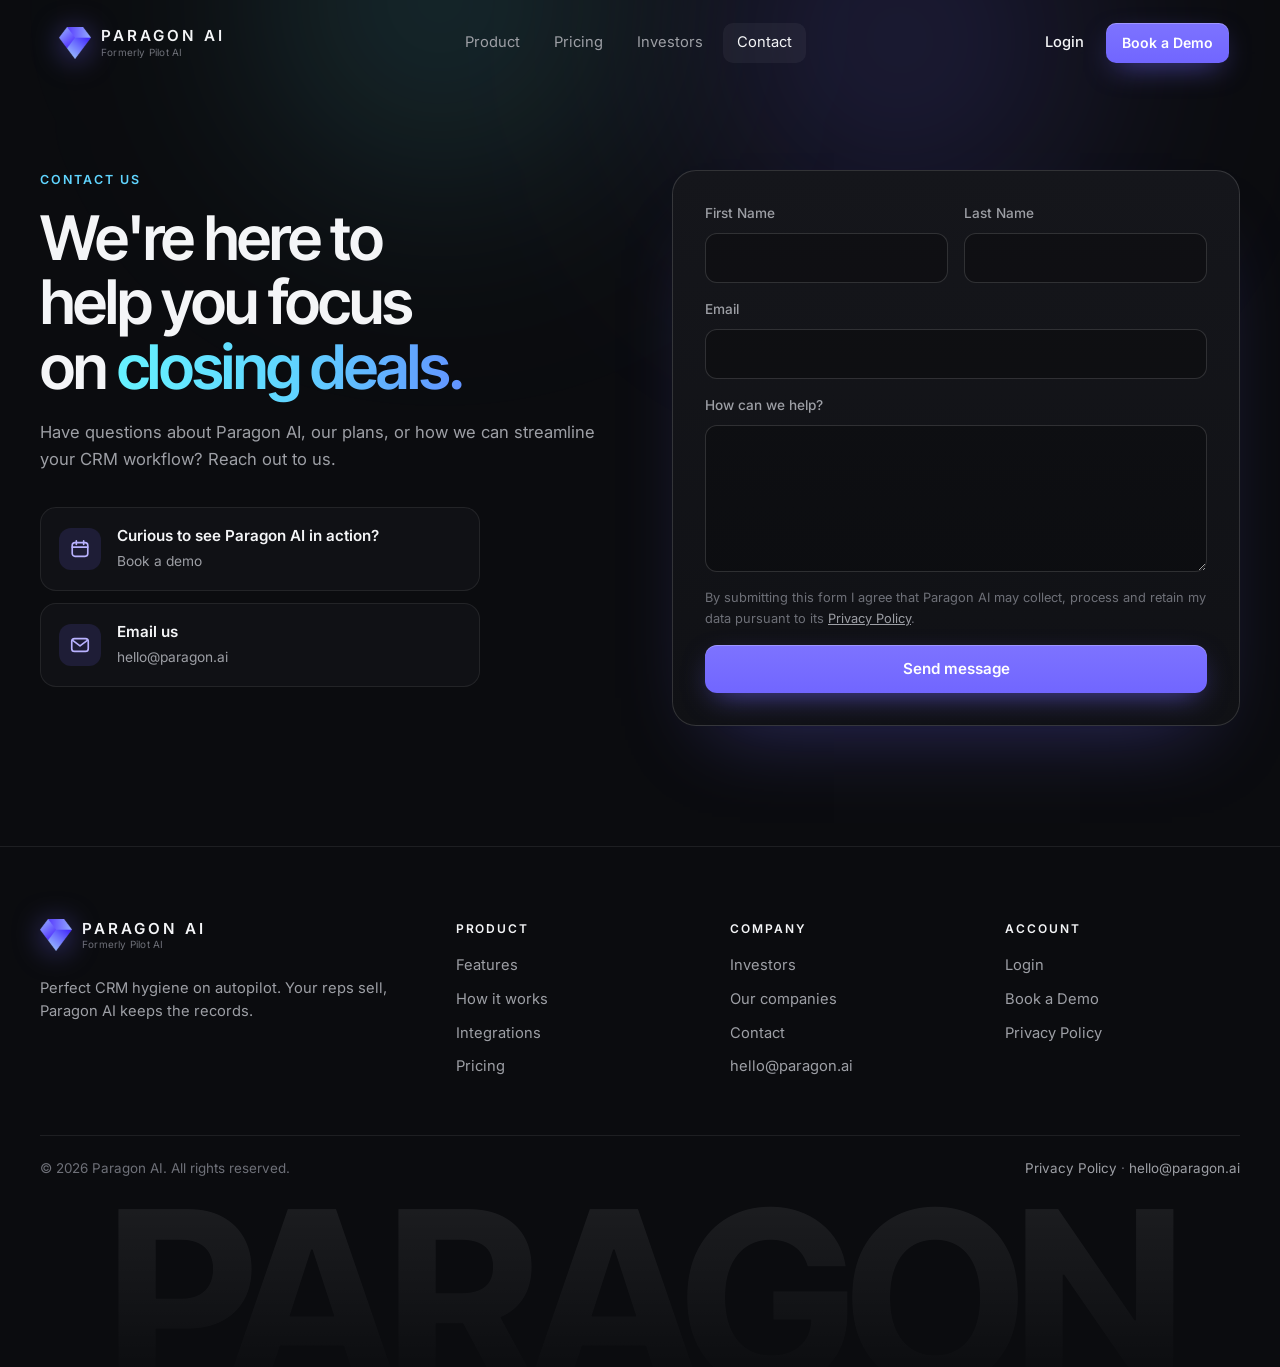
==== contact-us/index.html @ 152d67f1 "Deploy site" ====
<!doctype html>
<html lang="en">
<head>
  <meta charset="utf-8">
  <meta name="viewport" content="width=device-width, initial-scale=1, viewport-fit=cover">
  <title>Contact Us · Paragon AI</title>
  <meta name="description" content="Questions about Paragon AI, our plans, or how we can streamline your CRM workflow? Reach out or book a demo.">
  <link rel="canonical" href="https://sales.paragon.ai/contact-us/">
  <meta name="theme-color" content="#0B0C0F">
  <meta property="og:type" content="website">
  <meta property="og:site_name" content="Paragon AI">
  <meta property="og:title" content="Contact Us · Paragon AI">
  <meta property="og:description" content="Questions about Paragon AI, our plans, or how we can streamline your CRM workflow? Reach out or book a demo.">
  <meta property="og:url" content="https://sales.paragon.ai/contact-us/">
  <meta property="og:image" content="https://sales.paragon.ai/assets/og-image.jpg">
  <meta property="og:image:width" content="1200">
  <meta property="og:image:height" content="630">
  <meta name="twitter:card" content="summary_large_image">
  <meta name="twitter:title" content="Contact Us · Paragon AI">
  <meta name="twitter:description" content="Questions about Paragon AI, our plans, or how we can streamline your CRM workflow? Reach out or book a demo.">
  <meta name="twitter:image" content="https://sales.paragon.ai/assets/og-image.jpg">
  <link rel="icon" href="/favicon.png" type="image/png" sizes="96x96">
  <link rel="icon" href="/favicon-32.png" type="image/png" sizes="32x32">
  <link rel="apple-touch-icon" href="/apple-touch-icon.png">
  <link rel="preconnect" href="https://fonts.googleapis.com">
  <link rel="preconnect" href="https://fonts.gstatic.com" crossorigin>
  <link href="https://fonts.googleapis.com/css2?family=Inter:wght@300;400;500;600;700&family=Inter+Tight:wght@500;600;700&display=swap" rel="stylesheet">
  <link rel="stylesheet" href="/styles.css">
  
</head>
<body class="page-contact">
<a class="skip" href="#main">Skip to content</a>
<header class="nav">
  <div class="nav__inner">
    <a class="brand" href="/" aria-label="Paragon AI home">
      <img src="/assets/logos/paragon-gem-96.png" alt="" width="34" height="34">
      <span class="brand__text"><span class="brand__name">PARAGON AI</span><span class="brand__sub">Formerly Pilot AI</span></span>
    </a>
    <nav class="nav__links" id="nav-links" aria-label="Primary">
      <a href="/">Product</a>
      <a href="/pricing/">Pricing</a>
      <a href="/#investors">Investors</a>
      <a href="/contact-us/" aria-current="page">Contact</a>
      <a class="nav__login nav__login--mobile" href="https://app.paragon.ai/">Login</a>
    </nav>
    <div class="nav__actions">
      <a class="nav__login" href="https://app.paragon.ai/">Login</a>
      <button class="btn btn--primary btn--sm" type="button" data-demo>Book a Demo</button>
      <button class="nav__toggle" type="button" aria-expanded="false" aria-controls="nav-links" aria-label="Open menu"><span></span><span></span></button>
    </div>
  </div>
</header>

<main id="main">
<section class="page-hero" aria-labelledby="ct-title">
  <div class="aurora aurora--soft" aria-hidden="true"><span></span><span></span></div>
  <div class="wrap contact">
    <div class="contact__copy">
      <p class="eyebrow reveal">Contact us</p>
      <h1 id="ct-title" class="h1 reveal" data-d="1">We're here to help you focus on <span class="grad">closing deals.</span></h1>
      <p class="lead reveal" data-d="2">Have questions about Paragon AI, our plans, or how we can streamline your CRM workflow? Reach out to us.</p>
      <div class="contact__cards">
        <button class="contact__card reveal" data-d="3" type="button" data-demo>
          <span class="contact__icon"><svg viewBox="0 0 24 24" aria-hidden="true"><rect x="3.5" y="5" width="17" height="15" rx="3"/><path d="M3.5 10h17M8 3v4M16 3v4"/></svg></span>
          <span><b>Curious to see Paragon AI in action?</b><small>Book a demo</small></span>
        </button>
        <a class="contact__card reveal" data-d="4" href="mailto:hello@paragon.ai">
          <span class="contact__icon"><svg viewBox="0 0 24 24" aria-hidden="true"><rect x="3" y="5" width="18" height="14" rx="3"/><path d="M4 7l8 6 8-6"/></svg></span>
          <span><b>Email us</b><small>hello@paragon.ai</small></span>
        </a>
      </div>
    </div>
    <!--
      CONTACT FORM: set CONTACT_ENDPOINT in /main.js (e.g. a Formspree URL) to receive submissions.
      Until then, submitting opens the visitor's email app with the message pre-filled to hello@paragon.ai.
    -->
    <form class="cform reveal" data-d="2" id="contact-form" novalidate>
      <div class="cform__row">
        <label>First Name<input name="first_name" autocomplete="given-name" required></label>
        <label>Last Name<input name="last_name" autocomplete="family-name" required></label>
      </div>
      <label>Email<input name="email" type="email" autocomplete="email" required></label>
      <label>How can we help?<textarea name="message" rows="5" required></textarea></label>
      <p class="cform__consent">By submitting this form I agree that Paragon AI may collect, process and retain my data pursuant to its <a href="/privacy-policy/">Privacy Policy</a>.</p>
      <button class="btn btn--primary btn--block" type="submit">Send message</button>
      <p class="cform__err" role="alert"></p>
      <div class="cform__ok" role="status" tabindex="-1">
        <svg viewBox="0 0 24 24" aria-hidden="true"><circle cx="12" cy="12" r="11"/><path d="M7 12.5l3.2 3.2L17 9"/></svg>
        <div><b>Thanks, your message is on its way.</b><span>We will get in touch with you as soon as possible.</span></div>
      </div>
    </form>
  </div>
</section>

</main>

<footer class="footer">
  <div class="wrap footer__top">
    <div class="footer__brand">
      <a class="brand" href="/" aria-label="Paragon AI home">
        <img src="/assets/logos/paragon-gem-96.png" alt="" width="34" height="34" loading="lazy">
        <span class="brand__text"><span class="brand__name">PARAGON AI</span><span class="brand__sub">Formerly Pilot AI</span></span>
      </a>
      <p>Perfect CRM hygiene on autopilot. Your reps sell, Paragon AI keeps the records.</p>
    </div>
    <nav class="footer__col" aria-label="Product"><h2>Product</h2><a href="/#features">Features</a><a href="/#how">How it works</a><a href="/#integrations">Integrations</a><a href="/pricing/">Pricing</a></nav>
    <nav class="footer__col" aria-label="Company"><h2>Company</h2><a href="/#investors">Investors</a><a href="/#companies">Our companies</a><a href="/contact-us/">Contact</a><a href="mailto:hello@paragon.ai">hello@paragon.ai</a></nav>
    <nav class="footer__col" aria-label="Account"><h2>Account</h2><a href="https://app.paragon.ai/">Login</a><button type="button" class="linklike" data-demo>Book a Demo</button><a href="/privacy-policy/">Privacy Policy</a></nav>
  </div>
  <div class="wrap footer__base">
    <p>&copy; 2026 Paragon AI. All rights reserved.</p>
    <p><a href="/privacy-policy/">Privacy Policy</a> · <a href="mailto:hello@paragon.ai">hello@paragon.ai</a></p>
  </div>
  <div class="footer__mega" aria-hidden="true">PARAGON</div>
</footer>

<!-- Book-a-demo modal: embeds Calendly. Change DEMO_URL in /main.js to switch calendars. -->
<div class="modal" id="demo-modal" role="dialog" aria-modal="true" aria-labelledby="demo-title" hidden>
  <div class="modal__backdrop" data-close></div>
  <div class="modal__panel">
    <div class="modal__head">
      <h2 id="demo-title">Book a demo with Paragon AI</h2>
      <button class="modal__close" type="button" data-close aria-label="Close"><svg viewBox="0 0 24 24" aria-hidden="true"><path d="M6 6l12 12M18 6L6 18"/></svg></button>
    </div>
    <div class="modal__body"><div class="modal__loading"><span class="spinner"></span>Loading calendar…</div></div>
    <p class="modal__foot">Trouble loading? <a id="demo-direct" href="#" target="_blank" rel="noopener">Open the calendar in a new tab</a> or email <a href="mailto:hello@paragon.ai">hello@paragon.ai</a>.</p>
  </div>
</div>

<script src="/main.js" defer></script>
</body>
</html>
---- styles.css ----
:root{
  --bg:#0B0C0F;--bg-2:#101115;--surface:#15161B;--surface-2:#1B1C22;
  --line:rgba(255,255,255,.08);--line-2:rgba(255,255,255,.14);
  --text:#F4F5F7;--muted:#9D9FA5;--dim:#6E7078;
  --violet:#7166FF;--violet-2:#5D52E1;--blue:#6379FF;--cyan:#66F2FF;--sky:#60D5FF;--green:#3BA755;
  --grad:linear-gradient(92deg,var(--cyan) 0%,var(--sky) 25%,var(--blue) 60%,var(--violet) 100%);
  --sans:"Inter",system-ui,-apple-system,"Segoe UI",sans-serif;--display:"Inter Tight","Inter",system-ui,sans-serif;
  --r:16px;--r-lg:24px;--ease:cubic-bezier(.2,.7,.2,1);
}
*,*::before,*::after{box-sizing:border-box}
html{scroll-behavior:smooth;-webkit-text-size-adjust:100%;scroll-padding-top:90px}
body{margin:0;background:var(--bg);color:var(--text);font-family:var(--sans);font-size:16px;line-height:1.6;-webkit-font-smoothing:antialiased;overflow-x:hidden}
img,svg{display:block;max-width:100%}
img{height:auto}
a{color:inherit}
h1,h2,h3,p{margin:0}
ul,ol{margin:0;padding:0;list-style:none}
figure{margin:0}
button{font:inherit;color:inherit}
.sr-only{position:absolute!important;width:1px;height:1px;padding:0;margin:-1px;overflow:hidden;clip:rect(0,0,0,0);white-space:nowrap;border:0}
.skip{position:absolute;left:12px;top:-60px;z-index:200;background:var(--violet);color:#fff;padding:10px 16px;border-radius:10px;transition:top .2s}
.skip:focus{top:12px}
:focus-visible{outline:2px solid var(--cyan);outline-offset:3px;border-radius:8px}
.wrap{width:min(1200px,100% - 48px);margin-inline:auto}
.grad{background:var(--grad);background-size:200% 100%;-webkit-background-clip:text;background-clip:text;color:transparent;animation:shimmer 8s ease-in-out infinite alternate}
@keyframes shimmer{to{background-position:100% 0}}

/* type */
.hero__title,.h1,.h2,.h3{font-family:var(--display);font-weight:600;letter-spacing:-.035em;text-wrap:balance}
.hero__title{font-size:clamp(2.6rem,6.4vw,5.4rem);line-height:1.02}
.h1{font-size:clamp(2.3rem,4.8vw,4rem);line-height:1.05}
.h2{font-size:clamp(2rem,3.9vw,3.25rem);line-height:1.08}
.h3{font-size:clamp(1.7rem,2.6vw,2.3rem);line-height:1.1}
.lead{color:var(--muted);font-size:clamp(1.02rem,1.3vw,1.15rem);max-width:40em}
.body{color:var(--muted);font-size:1.04rem;max-width:34em}
.eyebrow{font-size:.78rem;font-weight:600;letter-spacing:.16em;text-transform:uppercase;color:var(--sky);margin-bottom:16px}
.head{margin-bottom:56px}
.head--center{text-align:center;display:flex;flex-direction:column;align-items:center}
.head--center .lead{margin-top:18px}

/* buttons */
.btn{position:relative;display:inline-flex;align-items:center;justify-content:center;gap:8px;height:48px;padding:0 22px;border-radius:12px;border:0;cursor:pointer;font-weight:600;font-size:.95rem;text-decoration:none;white-space:nowrap;overflow:hidden;isolation:isolate;transition:transform .3s var(--ease),box-shadow .3s var(--ease),background .3s}
.btn svg{width:18px;height:18px;fill:none;stroke:currentColor;stroke-width:2;stroke-linecap:round;stroke-linejoin:round;transition:transform .3s var(--ease)}
.btn:hover svg{transform:translateX(3px)}
.btn--primary{background:linear-gradient(180deg,#7D73FF,var(--violet));color:#fff;box-shadow:inset 0 1px 0 rgba(255,255,255,.25),0 10px 30px -10px rgba(113,102,255,.7)}
.btn--primary::after{content:"";position:absolute;inset:0;z-index:-1;background:linear-gradient(110deg,transparent 30%,rgba(255,255,255,.35) 50%,transparent 70%);transform:translateX(-120%);transition:transform .8s var(--ease)}
.btn--primary:hover{transform:translateY(-1px);box-shadow:inset 0 1px 0 rgba(255,255,255,.25),0 16px 40px -12px rgba(113,102,255,.9)}
.btn--primary:hover::after{transform:translateX(120%)}
.btn--light{background:#fff;color:#0B0C0F}
.btn--light:hover{transform:translateY(-1px);box-shadow:0 16px 40px -14px rgba(255,255,255,.4)}
.btn--sm{height:40px;padding:0 16px;font-size:.88rem;border-radius:10px}
.btn--block{width:100%}
.linklike{background:none;border:0;padding:0;cursor:pointer;text-align:left;color:inherit;font-size:inherit}

/* nav */
.nav{position:fixed;inset:12px 0 auto;z-index:100;pointer-events:none}
.nav__inner{pointer-events:auto;width:min(1200px,100% - 32px);margin-inline:auto;display:flex;align-items:center;justify-content:space-between;gap:20px;padding:10px 10px 10px 18px;border-radius:16px;border:1px solid transparent;transition:background .35s,border-color .35s,backdrop-filter .35s}
.nav.is-scrolled .nav__inner,.nav.is-open .nav__inner{background:rgba(16,17,21,.72);border-color:var(--line);backdrop-filter:blur(16px) saturate(1.4);-webkit-backdrop-filter:blur(16px) saturate(1.4)}
.brand{display:inline-flex;align-items:center;gap:10px;text-decoration:none}
.brand img{width:32px;height:32px;filter:drop-shadow(0 4px 14px rgba(113,102,255,.5));transition:transform .5s var(--ease)}
.brand:hover img{transform:rotate(-10deg) scale(1.05)}
.brand__text{display:flex;flex-direction:column;line-height:1}
.brand__name{font-weight:600;letter-spacing:.2em;font-size:.95rem}
.brand__sub{font-size:.62rem;color:var(--dim);margin-top:4px;letter-spacing:.02em}
.nav__links{display:flex;gap:6px}
.nav__links a{padding:8px 14px;border-radius:10px;font-size:.92rem;color:var(--muted);text-decoration:none;transition:color .25s,background .25s}
.nav__links a:hover,.nav__links a[aria-current]{color:var(--text);background:rgba(255,255,255,.05)}
.nav__actions{display:flex;align-items:center;gap:8px}
.nav__login{padding:8px 14px;font-size:.92rem;font-weight:500;text-decoration:none;color:var(--text);border-radius:10px;transition:background .25s}
.nav__login:hover{background:rgba(255,255,255,.06)}
.nav__login--mobile{display:none}
.nav__toggle{display:none;width:40px;height:40px;border-radius:10px;border:1px solid var(--line);background:transparent;cursor:pointer;position:relative}
.nav__toggle span{position:absolute;left:11px;right:11px;height:1.6px;background:var(--text);border-radius:2px;transition:transform .35s var(--ease),top .35s var(--ease)}
.nav__toggle span:first-child{top:15px}.nav__toggle span:last-child{top:23px}
.nav.is-open .nav__toggle span:first-child{top:19px;transform:rotate(45deg)}
.nav.is-open .nav__toggle span:last-child{top:19px;transform:rotate(-45deg)}

/* aurora + grid */
.aurora{position:absolute;inset:0;overflow:hidden;pointer-events:none;z-index:0}
.aurora span{position:absolute;border-radius:50%;filter:blur(90px);opacity:.55;mix-blend-mode:screen;animation:float 20s ease-in-out infinite alternate}
.aurora span:nth-child(1){width:720px;height:520px;left:50%;top:-260px;margin-left:-560px;background:radial-gradient(circle,rgba(102,242,255,.55),transparent 60%)}
.aurora span:nth-child(2){width:760px;height:560px;left:50%;top:-240px;margin-left:-120px;background:radial-gradient(circle,rgba(113,102,255,.7),transparent 60%);animation-duration:24s}
.aurora span:nth-child(3){width:520px;height:420px;left:50%;top:380px;margin-left:-260px;background:radial-gradient(circle,rgba(99,121,255,.4),transparent 60%);animation-duration:28s}
.aurora--soft span{opacity:.32}
@keyframes float{50%{transform:translate(60px,30px) scale(1.08)}100%{transform:translate(-40px,10px) scale(.95)}}
.gridlines{position:absolute;inset:0;z-index:0;pointer-events:none;background-image:linear-gradient(rgba(255,255,255,.035) 1px,transparent 1px),linear-gradient(90deg,rgba(255,255,255,.035) 1px,transparent 1px);background-size:64px 64px;mask-image:radial-gradient(ellipse 70% 55% at 50% 20%,#000 30%,transparent 75%);-webkit-mask-image:radial-gradient(ellipse 70% 55% at 50% 20%,#000 30%,transparent 75%)}

/* hero */
.hero{position:relative;padding:170px 0 40px;overflow:hidden}
.hero__inner{position:relative;z-index:1;display:flex;flex-direction:column;align-items:center;text-align:center}
.pill{display:inline-flex;align-items:center;gap:10px;padding:7px 14px 7px 10px;border-radius:999px;border:1px solid rgba(102,242,255,.25);background:rgba(102,242,255,.06);color:#BFF8FF;font-size:.86rem;font-weight:500;margin-bottom:26px}
.pill__dot{width:8px;height:8px;border-radius:50%;background:var(--cyan);box-shadow:0 0 0 0 rgba(102,242,255,.6);animation:ping 2s infinite}
@keyframes ping{70%{box-shadow:0 0 0 9px rgba(102,242,255,0)}100%{box-shadow:0 0 0 0 rgba(102,242,255,0)}}
.hero__sub{margin-top:24px;max-width:40em;color:var(--muted);font-size:clamp(1.02rem,1.35vw,1.18rem)}
.demo-form{position:relative;display:flex;gap:6px;margin-top:36px;width:min(480px,100%);padding:6px;border-radius:16px;background:rgba(21,22,27,.85);border:1px solid var(--line-2);box-shadow:0 20px 50px -20px rgba(0,0,0,.6);transition:border-color .3s,box-shadow .3s}
.demo-form:focus-within{border-color:rgba(113,102,255,.7);box-shadow:0 0 0 4px rgba(113,102,255,.18),0 20px 50px -20px rgba(0,0,0,.6)}
.demo-form input{flex:1;min-width:0;background:transparent;border:0;outline:0;color:var(--text);font:inherit;font-size:.95rem;padding:0 14px}
.demo-form input::placeholder{color:var(--dim)}
.demo-form__err{position:absolute;left:16px;top:calc(100% + 8px);font-size:.84rem;color:#FF8A80}
.demo-form__err:empty{display:none}
.hero__meta{margin-top:30px;font-size:.82rem;color:var(--dim)}

/* tour */
.tour{position:relative;z-index:1;margin-top:72px}
.tour__tabs{display:grid;grid-template-columns:repeat(6,1fr);gap:8px;margin-bottom:22px}
.tour__tab{position:relative;display:flex;flex-direction:column;align-items:center;gap:10px;padding:14px 8px 16px;border-radius:14px;border:1px solid transparent;background:transparent;cursor:pointer;color:var(--muted);font-size:.86rem;font-weight:500;overflow:hidden;transition:color .3s,background .3s,border-color .3s}
.tour__tab img{width:40px;height:40px;transition:transform .4s var(--ease),filter .4s}
.tour__tab:hover{color:var(--text);background:rgba(255,255,255,.03)}
.tour__tab:hover img{transform:translateY(-2px)}
.tour__tab[aria-selected="true"]{color:var(--text);background:rgba(113,102,255,.08);border-color:rgba(113,102,255,.3)}
.tour__tab[aria-selected="true"] img{filter:drop-shadow(0 6px 16px rgba(113,102,255,.6))}
.tour__bar{position:absolute;left:0;bottom:0;height:2px;width:100%;background:var(--grad);transform:scaleX(0);transform-origin:left}
.tour__tab[aria-selected="true"] .tour__bar{animation:progress var(--tour-ms,6s) linear forwards}
.tour.is-paused .tour__bar{animation-play-state:paused}
@keyframes progress{to{transform:scaleX(1)}}
.tour__stage{position:relative;border-radius:var(--r-lg);padding:10px;background:linear-gradient(180deg,rgba(255,255,255,.08),rgba(255,255,255,.02));border:1px solid var(--line-2);box-shadow:0 60px 120px -40px rgba(113,102,255,.45),0 30px 60px -30px rgba(0,0,0,.8);transform-origin:50% 0;will-change:transform}
.tour__glow{position:absolute;inset:-1px;border-radius:inherit;padding:1px;background:conic-gradient(from var(--a,0deg),transparent 0 70%,rgba(102,242,255,.9) 80%,rgba(113,102,255,.9) 88%,transparent 95%);-webkit-mask:linear-gradient(#000 0 0) content-box,linear-gradient(#000 0 0);-webkit-mask-composite:xor;mask-composite:exclude;animation:spinA 6s linear infinite;pointer-events:none}
@property --a{syntax:"<angle>";inherits:false;initial-value:0deg}
@keyframes spinA{to{--a:360deg}}
.tour__panel{border-radius:16px;overflow:hidden;background:#0E0F12;aspect-ratio:1800/740}
.tour__panel img{width:100%;height:100%;object-fit:cover;object-position:top}
.tour__panel.is-active{animation:panelIn .7s var(--ease)}
@keyframes panelIn{from{opacity:0;transform:scale(.985)}}

/* logos strip */
.logos-strip{padding:70px 0 30px}
.logos-strip__label{text-align:center;color:var(--dim);font-size:.85rem;margin-bottom:26px}
.marquee{overflow:hidden;mask-image:linear-gradient(90deg,transparent,#000 12%,#000 88%,transparent);-webkit-mask-image:linear-gradient(90deg,transparent,#000 12%,#000 88%,transparent)}
.marquee__track{display:flex;gap:14px;width:max-content;animation:marquee 45s linear infinite}
.marquee:hover .marquee__track{animation-play-state:paused}
.marquee__track li{display:flex;align-items:center;gap:10px;padding:10px 18px 10px 12px;border-radius:999px;border:1px solid var(--line);background:var(--bg-2);color:var(--muted);font-size:.9rem;white-space:nowrap}
.marquee__track img{width:26px;height:26px;object-fit:contain}
@keyframes marquee{to{transform:translateX(-50%)}}

/* sections */
.section{position:relative;padding:clamp(90px,11vw,150px) 0}
.autopilot{background:radial-gradient(900px 500px at 50% 0%,rgba(113,102,255,.16),transparent 70%)}
.audiences{display:grid;grid-template-columns:1fr auto 1fr;gap:28px;align-items:center}
.aud{padding:28px;border-radius:var(--r-lg);background:linear-gradient(180deg,var(--surface),var(--bg-2));border:1px solid var(--line);transition:border-color .4s,transform .4s var(--ease)}
.aud:hover{border-color:rgba(113,102,255,.35);transform:translateY(-4px)}
.aud__head{display:flex;align-items:baseline;gap:8px}
.aud__k{font-size:.8rem;color:var(--dim)}
.aud__head h3{font-family:var(--display);font-size:1.5rem;letter-spacing:-.02em;font-weight:600}
.aud__phases{display:flex;gap:8px;margin:14px 0 22px}
.aud__phases span{font-size:.78rem;padding:5px 11px;border-radius:999px;border:1px solid rgba(102,242,255,.25);color:#BFF8FF;background:rgba(102,242,255,.05)}
.caps{display:grid;grid-template-columns:1fr 1fr;gap:10px}
.caps li{display:flex;align-items:center;gap:10px;padding:10px;border-radius:12px;background:rgba(255,255,255,.025);border:1px solid var(--line);font-size:.9rem;font-weight:500;transition:background .3s,border-color .3s}
.caps li:hover{background:rgba(255,255,255,.05);border-color:var(--line-2)}
.caps img{width:30px;height:30px;flex:none}
.aud__core{display:grid;place-items:center}
.core{position:relative;width:170px;height:170px;display:grid;place-items:center;border-radius:50%;background:radial-gradient(circle,rgba(113,102,255,.3),transparent 70%)}
.core img{width:84px;height:84px;filter:drop-shadow(0 10px 30px rgba(113,102,255,.8));animation:bob 6s ease-in-out infinite}
.core__ring{position:absolute;inset:0;border-radius:50%;border:1px solid rgba(113,102,255,.4);animation:ring 3.5s var(--ease) infinite}
.core__ring--2{animation-delay:1.75s}
@keyframes ring{from{transform:scale(.55);opacity:1}to{transform:scale(1.25);opacity:0}}
@keyframes bob{50%{transform:translateY(-8px)}}

.features .wrap{display:grid;gap:clamp(80px,10vw,130px)}
.feat{display:grid;grid-template-columns:.9fr 1.1fr;gap:clamp(40px,6vw,90px);align-items:center}
.feat--flip .feat__copy{order:2}
.tag{display:inline-flex;align-items:center;gap:10px;font-size:.78rem;font-weight:600;letter-spacing:.14em;text-transform:uppercase;color:#7EE2A0;margin-bottom:18px}
.tag img{width:30px;height:30px}
.tag--violet{color:#B9A7FF}.tag--orange{color:#FFB08A}.tag--blue{color:#8FC4FF}
.feat .h3{margin-bottom:16px}
.feat__media{position:relative;aspect-ratio:1200/720;border-radius:var(--r-lg);overflow:hidden;border:1px solid var(--line);background:var(--bg-2);box-shadow:0 40px 80px -40px rgba(0,0,0,.8)}
.feat__media::after{content:"";position:absolute;inset:0;background:radial-gradient(70% 60% at 50% 50%,transparent,rgba(11,12,15,.55));pointer-events:none}
.feat__bg{position:absolute;inset:0;width:100%;height:100%;object-fit:cover;opacity:.55;transform:scale(1.04)}
.feat__card{position:absolute;z-index:1;border-radius:12px;box-shadow:0 30px 60px -20px rgba(0,0,0,.85),0 0 0 1px rgba(255,255,255,.06);will-change:transform}
.feat__card--a{left:7%;width:86%;top:32%}
.feat__card--b{left:12%;width:64%;top:16%}
.feat__card--q{left:6%;width:62%;top:16%}
.feat__card--ans{right:6%;width:62%;top:54%}
.feat__card--c{left:10%;width:70%;top:12%}

.how{background:linear-gradient(180deg,transparent,rgba(113,102,255,.05) 40%,transparent)}
.flow{display:grid;grid-template-columns:auto 1fr auto 1fr auto;align-items:center;gap:0;padding:44px;border-radius:28px;border:1px solid var(--line);background:radial-gradient(600px 300px at 50% 50%,rgba(113,102,255,.14),transparent 70%),var(--bg-2)}
.flow__col{display:flex;flex-direction:column;align-items:center;gap:14px}
.flow__label{font-size:.75rem;letter-spacing:.14em;text-transform:uppercase;color:var(--dim);font-weight:600}
.flow__icons{display:grid;grid-template-columns:1fr 1fr;gap:12px}
.flow__icons li{width:60px;height:60px;display:grid;place-items:center;border-radius:16px;background:var(--surface);border:1px solid var(--line);transition:transform .4s var(--ease),border-color .4s}
.flow__icons li:hover{transform:translateY(-3px) scale(1.05);border-color:var(--line-2)}
.flow__icons img{width:32px;height:32px;object-fit:contain}
.flow__wire{width:100%;height:220px;min-width:60px;overflow:visible}
.flow__wire path{fill:none;stroke:rgba(113,102,255,.55);stroke-width:1.5;stroke-dasharray:6 8;vector-effect:non-scaling-stroke;animation:dash 1.6s linear infinite}
@keyframes dash{to{stroke-dashoffset:-28}}
.flow__core{display:flex;flex-direction:column;align-items:center;gap:18px;padding:28px;border-radius:24px;border:1px solid rgba(113,102,255,.35);background:radial-gradient(circle at 50% 0%,rgba(113,102,255,.25),transparent 70%),var(--surface);box-shadow:0 0 80px -20px rgba(113,102,255,.5)}
.flow__gem{width:72px;height:72px;display:grid;place-items:center;border-radius:50%;background:rgba(113,102,255,.12);border:1px solid rgba(113,102,255,.35)}
.flow__gem img{width:46px;height:46px;animation:bob 6s ease-in-out infinite}
.flow__steps{display:grid;gap:10px;min-width:250px}
.flow__steps li{display:flex;align-items:center;gap:12px;padding:10px 14px;border-radius:12px;background:rgba(255,255,255,.03);border:1px solid var(--line);font-size:.92rem;font-weight:500;opacity:.55;transition:opacity .5s,border-color .5s,background .5s}
.flow__steps li.is-lit{opacity:1;border-color:rgba(113,102,255,.5);background:rgba(113,102,255,.1)}
.flow__steps img{width:30px;height:30px}
.steps3{display:grid;grid-template-columns:repeat(3,1fr);gap:20px;margin-top:28px}
.steps3 li{padding:26px;border-radius:var(--r-lg);border:1px solid var(--line);background:var(--bg-2)}
.steps3__n{font-family:var(--display);font-size:.85rem;font-weight:600;background:var(--grad);-webkit-background-clip:text;background-clip:text;color:transparent}
.steps3 h3{font-family:var(--display);font-size:1.35rem;letter-spacing:-.02em;margin:8px 0 8px;font-weight:600}
.steps3 p{color:var(--muted);font-size:.95rem}

/* investors */
.firms{display:grid;grid-template-columns:repeat(3,1fr);border-radius:var(--r-lg);overflow:hidden;border:1px solid var(--line);gap:1px;background:var(--line)}
.firm{display:flex;align-items:center;justify-content:center;gap:10px;min-height:108px;padding:18px;background:var(--bg);color:#8E9097;font-size:1.25rem;white-space:nowrap;transition:color .35s,background .35s}
.firm:hover{color:#fff;background:var(--bg-2)}
.firm--yc{font-weight:600;font-size:1.3rem;letter-spacing:-.01em}
.firm--yc svg{width:30px;height:30px}
.firm--serif{font-family:Georgia,"Times New Roman",serif;font-size:1.4rem;letter-spacing:-.01em}
.firm--italic{font-style:italic}
.firm--caps{text-transform:uppercase;letter-spacing:.22em;font-weight:600;font-size:.92rem}
.firm--wide{text-transform:uppercase;letter-spacing:.34em;font-weight:400;font-size:.95rem}
.firm--bold{font-weight:500;letter-spacing:-.02em}.firm--bold b{font-weight:800;margin:0 .15em}
.firm--light{font-weight:300}.firm--light b{font-weight:600;margin-left:.25em}
.angels__label{text-align:center;margin:56px 0 24px;font-size:.78rem;letter-spacing:.16em;text-transform:uppercase;color:var(--dim);font-weight:600}
.angels{display:grid;grid-template-columns:repeat(4,1fr);gap:12px}
.angel{display:flex;align-items:center;gap:14px;padding:14px 16px;border-radius:14px;border:1px solid var(--line);background:var(--bg-2);transition:border-color .35s,transform .35s var(--ease),background .35s}
.angel:hover{border-color:rgba(113,102,255,.4);transform:translateY(-3px);background:var(--surface)}
.angel__av{flex:none;width:40px;height:40px;border-radius:50%;display:grid;place-items:center;font-size:.8rem;font-weight:600;letter-spacing:.02em;color:#D9D6FF;background:linear-gradient(135deg,rgba(113,102,255,.35),rgba(102,242,255,.15));border:1px solid rgba(113,102,255,.35)}
.angel b{display:block;font-weight:600;font-size:.95rem}
.angel small{display:block;color:var(--muted);font-size:.82rem;line-height:1.35}

/* companies */
.companies{padding-top:0}
.co-card{display:grid;grid-template-columns:1.4fr 1fr;align-items:center;gap:40px;padding:40px 44px;border-radius:28px;text-decoration:none;border:1px solid var(--line);background:linear-gradient(120deg,#16271F 0%,#1E4434 55%,#2C5C47 100%);overflow:hidden;position:relative;transition:transform .5s var(--ease),box-shadow .5s var(--ease)}
.co-card:hover{transform:translateY(-4px);box-shadow:0 40px 80px -40px rgba(30,68,52,.9)}
.co-card .eyebrow{color:#E9B79A}
.co-card .h3{color:#FBF8F2;font-family:Georgia,serif;font-weight:400;letter-spacing:-.02em}
.co-card .body{color:rgba(251,248,242,.75);margin-top:10px}
.co-card__link{display:inline-flex;align-items:center;gap:6px;margin-top:22px;color:#FBF8F2;font-weight:600;font-size:.95rem}
.co-card__link svg{width:18px;height:18px;fill:none;stroke:currentColor;stroke-width:2;stroke-linecap:round;transition:transform .35s var(--ease)}
.co-card:hover .co-card__link svg{transform:translate(3px,-3px)}
.co-card__mark{display:flex;align-items:center;justify-content:center;gap:14px;color:#FBF8F2}
.co-card__mark svg{width:72px;height:72px}
.co-card__mark span{font-family:Georgia,serif;font-size:4rem;letter-spacing:-.04em;line-height:1}

/* cta */
.cta{padding:0 0 clamp(90px,10vw,130px)}
.cta__card{position:relative;overflow:hidden;display:grid;grid-template-columns:1.3fr .7fr;align-items:center;padding:clamp(40px,6vw,72px);border-radius:32px;border:1px solid var(--line-2);background:radial-gradient(600px 400px at 85% 50%,rgba(113,102,255,.35),transparent 70%),radial-gradient(400px 300px at 70% 100%,rgba(102,242,255,.18),transparent 70%),var(--bg-2)}
.cta__copy{position:relative;z-index:1;grid-column:1;grid-row:1}
.cta__copy .lead{margin-top:16px}
.cta__copy .demo-form{margin-top:28px}
.cta__gem{grid-column:2;grid-row:1;justify-self:center;width:min(280px,100%);animation:bob 7s ease-in-out infinite;filter:drop-shadow(0 30px 60px rgba(113,102,255,.55))}
.cta__beam{position:absolute;inset:0;background:repeating-linear-gradient(115deg,rgba(255,255,255,.025) 0 1px,transparent 1px 22px);mask-image:linear-gradient(90deg,#000,transparent 70%);-webkit-mask-image:linear-gradient(90deg,#000,transparent 70%)}

/* page hero / pricing / contact / doc */
.page-hero{position:relative;padding:170px 0 120px;overflow:hidden}
.page-hero>.wrap{position:relative;z-index:1}
.page-hero .h1{max-width:16em}
.billing{position:relative;display:inline-grid;grid-template-columns:1fr 1fr;margin-top:34px;padding:5px;border-radius:14px;border:1px solid var(--line-2);background:var(--bg-2)}
.billing button{position:relative;z-index:1;display:inline-flex;align-items:center;justify-content:center;gap:8px;padding:10px 20px;border:0;background:none;cursor:pointer;color:var(--muted);font-weight:500;font-size:.92rem;transition:color .3s}
.billing button[aria-checked="true"]{color:#fff}
.billing__save{font-size:.72rem;padding:2px 8px;border-radius:999px;background:rgba(59,167,85,.18);color:#7EE2A0}
.billing__thumb{position:absolute;top:5px;bottom:5px;left:5px;width:calc(50% - 5px);border-radius:10px;background:linear-gradient(180deg,#7D73FF,var(--violet));transition:transform .45s var(--ease)}
.billing.is-yearly .billing__thumb{transform:translateX(100%)}
.plans{display:grid;grid-template-columns:repeat(2,minmax(0,420px));justify-content:center;gap:24px;margin-top:20px}
.plan{position:relative;padding:34px;border-radius:var(--r-lg);border:1px solid var(--line);background:linear-gradient(180deg,var(--surface),var(--bg-2));display:flex;flex-direction:column;transition:transform .45s var(--ease),border-color .45s}
.plan:hover{transform:translateY(-4px);border-color:var(--line-2)}
.plan--feature{border-color:rgba(113,102,255,.45);background:radial-gradient(500px 260px at 50% 0%,rgba(113,102,255,.22),transparent 70%),linear-gradient(180deg,var(--surface),var(--bg-2))}
.plan__badge{position:absolute;top:20px;right:20px;font-size:.72rem;padding:4px 10px;border-radius:999px;background:rgba(113,102,255,.2);color:#D9D6FF;font-weight:600}
.plan__name{font-family:var(--display);font-size:1.4rem;font-weight:600;letter-spacing:-.02em}
.plan__for{color:var(--muted);font-size:.92rem;margin-top:6px;min-height:3em}
.plan__price{display:flex;align-items:baseline;gap:8px;margin-top:22px}
.plan__amt{font-family:var(--display);font-size:3.2rem;font-weight:600;letter-spacing:-.04em;line-height:1;display:inline-block}
.plan__amt.is-swap{animation:swap .45s var(--ease)}
@keyframes swap{from{opacity:0;transform:translateY(10px)}}
.plan__amt--text{font-size:2.4rem}
.plan__per{color:var(--muted);font-size:.92rem}
.plan__billed{color:var(--dim);font-size:.82rem;margin:6px 0 24px}
.plan__list{display:grid;gap:12px;margin-top:28px;padding-top:24px;border-top:1px solid var(--line)}
.plan__list li{position:relative;padding-left:30px;font-size:.95rem}
.plan__list li::before{content:"";position:absolute;left:0;top:2px;width:20px;height:20px;border-radius:50%;background:rgba(59,167,85,.18) url("data:image/svg+xml,%3Csvg xmlns='http://www.w3.org/2000/svg' viewBox='0 0 20 20' fill='none' stroke='%237EE2A0' stroke-width='2.4' stroke-linecap='round' stroke-linejoin='round'%3E%3Cpath d='M5.5 10.5l3 3 6-7'/%3E%3C/svg%3E") center/13px no-repeat}
.plans__note{text-align:center;margin-top:36px;color:var(--muted);font-size:.92rem}
.plans__note a{color:var(--text)}

.contact{display:grid;grid-template-columns:1fr 1fr;gap:64px;align-items:start}
.contact .lead{margin-top:20px}
.contact__cards{display:grid;gap:12px;margin-top:34px;max-width:440px}
.contact__card{display:flex;align-items:center;gap:16px;padding:16px 18px;border-radius:16px;border:1px solid var(--line);background:var(--bg-2);text-decoration:none;text-align:left;cursor:pointer;transition:border-color .3s,transform .3s var(--ease)}
.contact__card:hover{border-color:rgba(113,102,255,.45);transform:translateY(-2px)}
.contact__card b{display:block;font-weight:600;font-size:.95rem}
.contact__card small{color:var(--muted);font-size:.86rem}
.contact__icon{width:42px;height:42px;flex:none;display:grid;place-items:center;border-radius:12px;background:rgba(113,102,255,.14)}
.contact__icon svg{width:22px;height:22px;fill:none;stroke:#B9B2FF;stroke-width:1.8;stroke-linecap:round;stroke-linejoin:round}
.cform{display:grid;gap:16px;padding:32px;border-radius:var(--r-lg);border:1px solid var(--line-2);background:linear-gradient(180deg,var(--surface),var(--bg-2));box-shadow:0 40px 80px -40px rgba(113,102,255,.35)}
.cform__row{display:grid;grid-template-columns:1fr 1fr;gap:16px}
.cform label{display:grid;gap:8px;font-size:.85rem;font-weight:500;color:var(--muted)}
.cform input,.cform textarea{width:100%;padding:12px 14px;border-radius:12px;border:1px solid var(--line-2);background:rgba(0,0,0,.25);color:var(--text);font:inherit;font-size:.95rem;resize:vertical;transition:border-color .3s,box-shadow .3s}
.cform input:focus,.cform textarea:focus{outline:0;border-color:rgba(113,102,255,.7);box-shadow:0 0 0 4px rgba(113,102,255,.15)}
.cform [aria-invalid="true"]{border-color:#FF8A80}
.cform__consent{font-size:.8rem;color:var(--dim)}
.cform__consent a{color:var(--muted)}
.cform__err{font-size:.86rem;color:#FF8A80}.cform__err:empty{display:none}
.cform__ok{display:none;align-items:center;gap:14px;padding:16px;border-radius:14px;background:rgba(59,167,85,.1);border:1px solid rgba(59,167,85,.35)}
.cform__ok svg{width:32px;height:32px;flex:none;fill:var(--green);stroke:#fff;stroke-width:2;stroke-linecap:round;stroke-linejoin:round}
.cform__ok b{display:block}.cform__ok span{font-size:.88rem;color:var(--muted)}
.cform.is-sent>*:not(.cform__ok){display:none}
.cform.is-sent .cform__ok{display:flex;animation:panelIn .6s var(--ease)}

.page-hero--doc{padding-bottom:100px}
.doc{position:relative;z-index:1;max-width:780px;margin-top:20px;color:#C9CBD1;font-size:1rem}
.doc h2{font-family:var(--display);font-size:1.5rem;letter-spacing:-.02em;color:var(--text);margin:44px 0 14px}
.doc h3{font-size:1.1rem;color:var(--text);margin:30px 0 10px}
.doc p{margin:0 0 14px}
.doc ul{margin:0 0 18px;padding-left:20px;list-style:disc}
.doc li{margin-bottom:8px}
.doc li::marker{color:var(--violet)}

/* footer */
.footer{position:relative;overflow:hidden;border-top:1px solid var(--line);padding:72px 0 0;background:var(--bg)}
.footer__top{display:grid;grid-template-columns:1.6fr 1fr 1fr 1fr;gap:40px}
.footer__brand p{margin-top:18px;max-width:24em;color:var(--muted);font-size:.92rem}
.footer__col{display:flex;flex-direction:column;align-items:flex-start;gap:10px;font-size:.92rem;color:var(--muted)}
.footer__col h2{font-size:.75rem;letter-spacing:.16em;text-transform:uppercase;color:var(--text);font-weight:600;margin-bottom:6px}
.footer__col a,.footer__col .linklike{text-decoration:none;color:var(--muted);transition:color .2s}
.footer__col a:hover,.footer__col .linklike:hover{color:var(--text)}
.footer__base{display:flex;justify-content:space-between;gap:20px;margin-top:56px;padding:22px 0;border-top:1px solid var(--line);font-size:.84rem;color:var(--dim)}
.footer__base a{color:var(--muted);text-decoration:none}
.footer__base a:hover{color:var(--text)}
.footer__mega{font-family:var(--display);font-weight:700;font-size:clamp(5rem,19vw,17rem);letter-spacing:-.05em;line-height:.8;text-align:center;margin-bottom:-.12em;background:linear-gradient(180deg,rgba(255,255,255,.07),rgba(255,255,255,0));-webkit-background-clip:text;background-clip:text;color:transparent;user-select:none}

/* modal */
.modal{position:fixed;inset:0;z-index:300;display:grid;place-items:center;padding:20px}
.modal[hidden]{display:none}
.modal__backdrop{position:absolute;inset:0;background:rgba(5,5,8,.7);backdrop-filter:blur(8px);-webkit-backdrop-filter:blur(8px);animation:fade .3s}
.modal__panel{position:relative;width:min(1000px,100%);height:min(760px,100%);display:flex;flex-direction:column;border-radius:22px;background:var(--bg-2);border:1px solid var(--line-2);box-shadow:0 40px 100px -20px rgba(0,0,0,.8);overflow:hidden;animation:pop .45s var(--ease)}
.modal__head{display:flex;align-items:center;justify-content:space-between;padding:16px 20px;border-bottom:1px solid var(--line)}
.modal__head h2{font-family:var(--display);font-size:1.1rem;font-weight:600}
.modal__close{width:36px;height:36px;border-radius:10px;border:1px solid var(--line);background:none;cursor:pointer;display:grid;place-items:center}
.modal__close svg{width:18px;height:18px;stroke:currentColor;stroke-width:2;stroke-linecap:round}
.modal__body{position:relative;flex:1;background:#fff}
.modal__body iframe{position:absolute;inset:0;width:100%;height:100%;border:0}
.modal__loading{position:absolute;inset:0;display:flex;align-items:center;justify-content:center;gap:12px;color:#555;font-size:.95rem}
.spinner{width:20px;height:20px;border-radius:50%;border:2px solid #ddd;border-top-color:var(--violet);animation:spin .8s linear infinite}
@keyframes spin{to{transform:rotate(360deg)}}
.modal__foot{padding:12px 20px;font-size:.82rem;color:var(--muted);border-top:1px solid var(--line)}
.modal__foot a{color:var(--text)}
@keyframes fade{from{opacity:0}}
@keyframes pop{from{opacity:0;transform:translateY(16px) scale(.98)}}
body.modal-open{overflow:hidden}

/* reveal */
.js .reveal{opacity:0;transform:translateY(24px);filter:blur(4px);transition:opacity .9s var(--ease),transform .9s var(--ease),filter .9s var(--ease);transition-delay:calc(var(--d,0)*80ms)}
.js .reveal[data-d="1"]{--d:1}.js .reveal[data-d="2"]{--d:2}.js .reveal[data-d="3"]{--d:3}.js .reveal[data-d="4"]{--d:4}
.js .reveal.is-in{opacity:1;transform:none;filter:none}

/* responsive */
@media (max-width:1080px){
  .tour__tabs{grid-template-columns:repeat(3,1fr)}
  .audiences{grid-template-columns:1fr}
  .aud__core{order:-1}
  .core{width:130px;height:130px}.core img{width:64px;height:64px}
  .angels{grid-template-columns:repeat(3,1fr)}
  .flow{grid-template-columns:1fr;gap:22px;padding:28px}
  .flow__wire{display:none}
  .flow__icons{grid-template-columns:repeat(6,1fr)}
  .flow__col--out .flow__icons{grid-template-columns:repeat(4,1fr)}
}
@media (max-width:900px){
  .nav__links{position:absolute;top:calc(100% + 8px);left:0;right:0;flex-direction:column;gap:2px;padding:10px;border-radius:16px;background:rgba(16,17,21,.96);border:1px solid var(--line);backdrop-filter:blur(16px);opacity:0;transform:translateY(-8px);pointer-events:none;transition:opacity .3s,transform .3s var(--ease)}
  .nav{}
  .nav__inner{position:relative}
  .nav.is-open .nav__links{opacity:1;transform:none;pointer-events:auto}
  .nav__links a{padding:12px 14px;font-size:1rem}
  .nav__login{display:none}
  .nav__login--mobile{display:block}
  .nav__toggle{display:block}
  .feat,.contact{grid-template-columns:1fr}
  .feat--flip .feat__copy{order:0}
  .cta__card{grid-template-columns:1fr}
  .cta__gem{grid-column:1;grid-row:1;width:160px;justify-self:start;margin-bottom:24px}
  .cta__copy{grid-row:2}
  .co-card{grid-template-columns:1fr}
  .co-card__mark{justify-content:flex-start;order:-1}
  .co-card__mark svg{width:48px;height:48px}.co-card__mark span{font-size:2.6rem}
  .footer__top{grid-template-columns:1fr 1fr 1fr}
  .footer__brand{grid-column:1/-1}
  .steps3{grid-template-columns:1fr}
}
@media (max-width:640px){
  .wrap{width:calc(100% - 32px)}
  .hero{padding:130px 0 20px}
  .demo-form{flex-direction:column;padding:8px}
  .demo-form input{height:46px}
  .demo-form .btn{width:100%}
  .tour{margin-top:48px}
  .tour__tabs{display:flex;overflow-x:auto;scroll-snap-type:x mandatory;gap:6px;margin-inline:-16px;padding-inline:16px;scrollbar-width:none}
  .tour__tabs::-webkit-scrollbar{display:none}
  .tour__tab{flex:none;width:120px;scroll-snap-align:start;font-size:.8rem}
  .tour__stage{padding:6px;border-radius:16px}
  .tour__panel{border-radius:11px}
  .caps{grid-template-columns:1fr}
  .firms{grid-template-columns:repeat(2,1fr)}
  .firm{min-height:80px;font-size:1rem;white-space:normal;text-align:center;padding:14px 10px}
  .firm:last-child{grid-column:1/-1}
  .firm--caps{font-size:.72rem;letter-spacing:.14em}.firm--wide{font-size:.74rem;letter-spacing:.2em}.firm--serif{font-size:1.12rem}
  .firm--yc svg{width:24px;height:24px}
  .angels{grid-template-columns:1fr 1fr;gap:8px}
  .angel{padding:12px;gap:10px;flex-direction:column;align-items:flex-start}
  .angel__av{width:34px;height:34px;font-size:.72rem}
  .flow__icons,.flow__col--out .flow__icons{grid-template-columns:repeat(3,1fr)}
  .flow__steps{min-width:0;width:100%}
  .flow__core{width:100%;padding:20px}
  .co-card{padding:28px}
  .plans{grid-template-columns:1fr}
  .cform{padding:22px}
  .cform__row{grid-template-columns:1fr}
  .footer__top{grid-template-columns:1fr 1fr}
  .footer__base{flex-direction:column}
  .page-hero{padding:130px 0 80px}
  .modal{padding:0}
  .modal__panel{height:100%;border-radius:0}
}
@media (prefers-reduced-motion:reduce){
  html{scroll-behavior:auto}
  *,*::before,*::after{animation-duration:.001ms!important;animation-iteration-count:1!important;transition-duration:.001ms!important}
  .js .reveal{opacity:1;transform:none;filter:none}
  .marquee__track{animation:none;flex-wrap:wrap;justify-content:center;width:auto}
  .marquee__track li[aria-hidden]{display:none}
  .tour__stage,.feat__card{transform:none!important}
}
.angels{display:flex;flex-wrap:wrap;justify-content:center}
.angel{width:calc(25% - 9px)}
.feat__card--b{width:72%}.feat__card--c{width:76%}
@media (max-width:1080px){.angel{width:calc(33.333% - 8px)}}
@media (max-width:640px){.angel{width:calc(50% - 4px)}}
.brand__name{white-space:nowrap}
@media (max-width:640px){.brand__name{letter-spacing:.14em;font-size:.88rem}.brand img{width:28px;height:28px}.nav__inner{padding:8px 8px 8px 12px}.nav .btn--sm{padding:0 12px}}
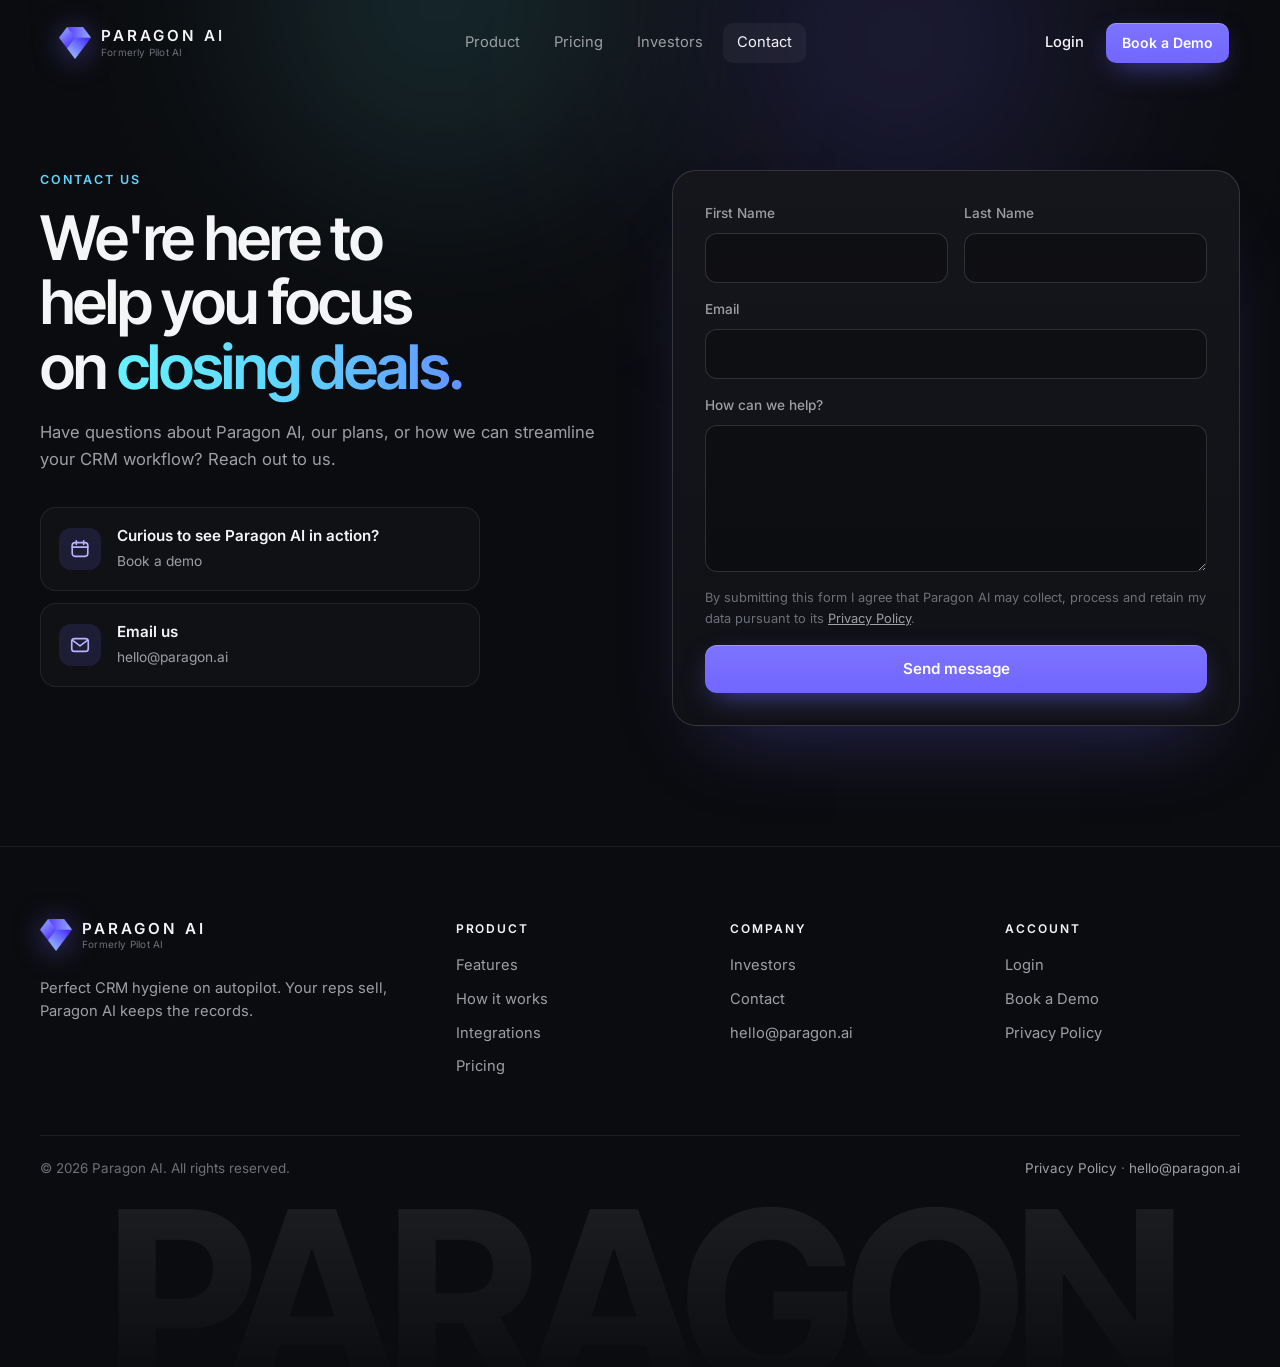
==== commit 40254caa: "Remove Jovia references" ====
--- a/contact-us/index.html
+++ b/contact-us/index.html
@@ -104,7 +104,7 @@
       <p>Perfect CRM hygiene on autopilot. Your reps sell, Paragon AI keeps the records.</p>
     </div>
     <nav class="footer__col" aria-label="Product"><h2>Product</h2><a href="/#features">Features</a><a href="/#how">How it works</a><a href="/#integrations">Integrations</a><a href="/pricing/">Pricing</a></nav>
-    <nav class="footer__col" aria-label="Company"><h2>Company</h2><a href="/#investors">Investors</a><a href="/#companies">Our companies</a><a href="/contact-us/">Contact</a><a href="mailto:hello@paragon.ai">hello@paragon.ai</a></nav>
+    <nav class="footer__col" aria-label="Company"><h2>Company</h2><a href="/#investors">Investors</a><a href="/contact-us/">Contact</a><a href="mailto:hello@paragon.ai">hello@paragon.ai</a></nav>
     <nav class="footer__col" aria-label="Account"><h2>Account</h2><a href="https://app.paragon.ai/">Login</a><button type="button" class="linklike" data-demo>Book a Demo</button><a href="/privacy-policy/">Privacy Policy</a></nav>
   </div>
   <div class="wrap footer__base">
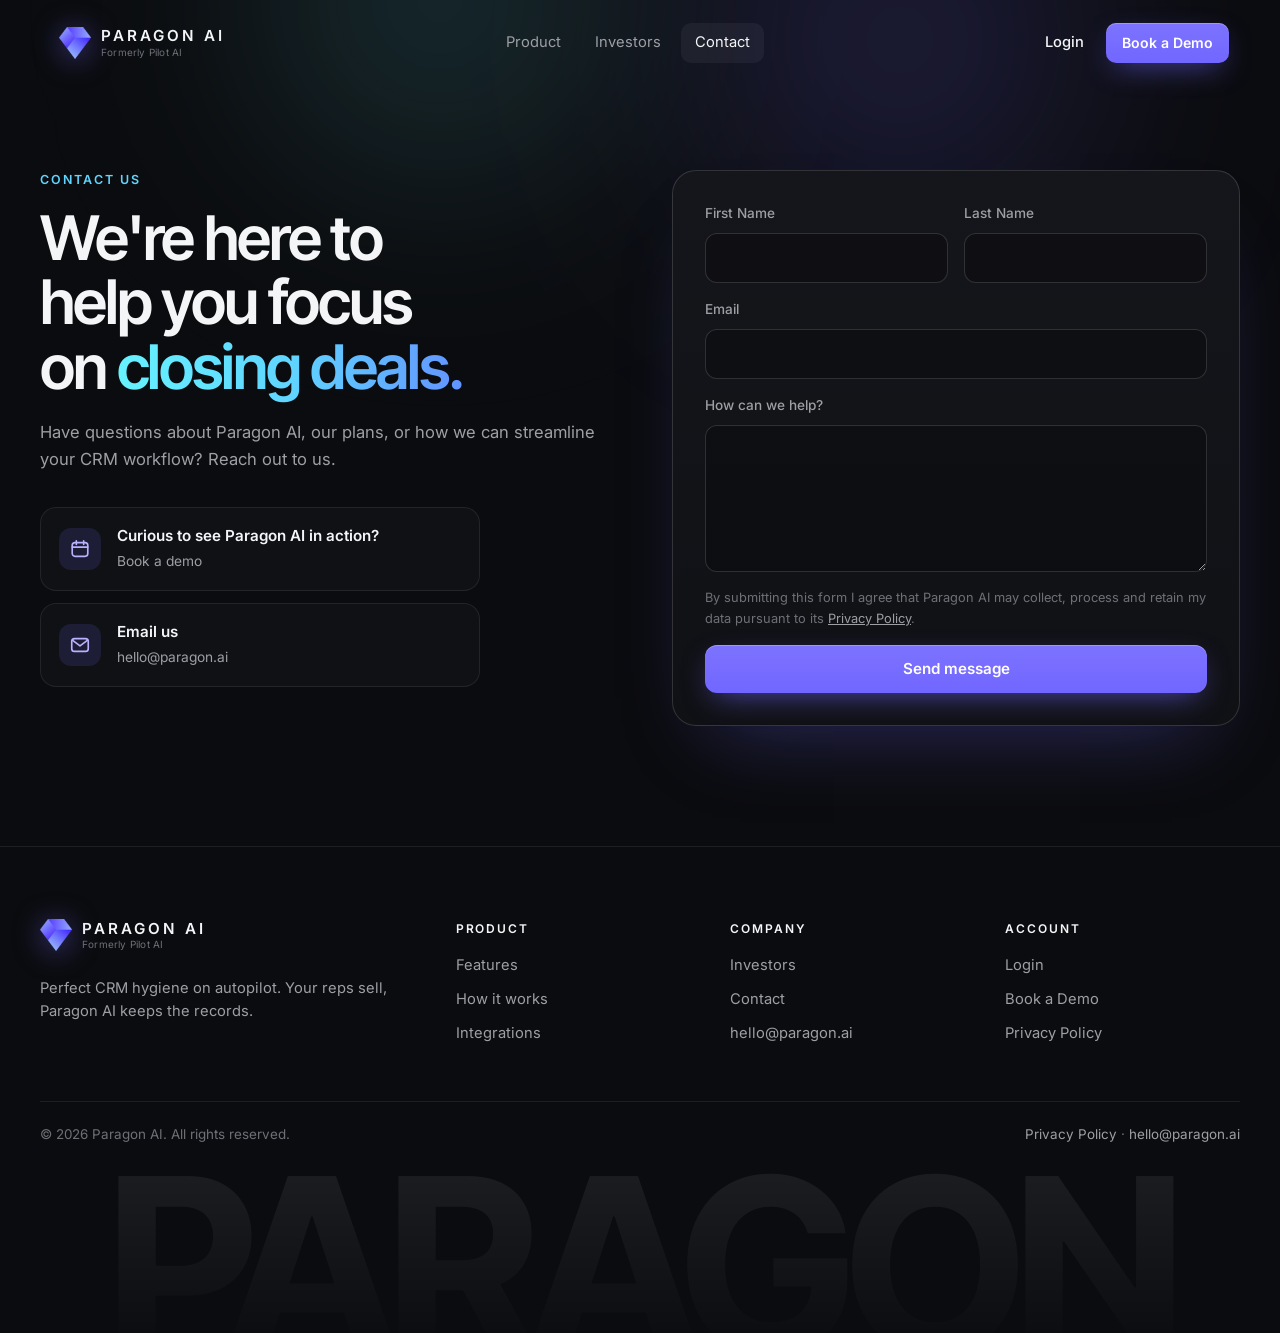
==== commit 5ba1c8e5: "Remove Pricing page and all links to it" ====
--- a/contact-us/index.html
+++ b/contact-us/index.html
@@ -15,10 +15,12 @@
   <meta property="og:image" content="https://sales.paragon.ai/assets/og-image.jpg">
   <meta property="og:image:width" content="1200">
   <meta property="og:image:height" content="630">
+  <meta property="og:image:alt" content="Paragon AI · Perfect CRM hygiene on autopilot">
   <meta name="twitter:card" content="summary_large_image">
   <meta name="twitter:title" content="Contact Us · Paragon AI">
   <meta name="twitter:description" content="Questions about Paragon AI, our plans, or how we can streamline your CRM workflow? Reach out or book a demo.">
   <meta name="twitter:image" content="https://sales.paragon.ai/assets/og-image.jpg">
+  <meta name="twitter:image:alt" content="Paragon AI · Perfect CRM hygiene on autopilot">
   <link rel="icon" href="/favicon.png" type="image/png" sizes="96x96">
   <link rel="icon" href="/favicon-32.png" type="image/png" sizes="32x32">
   <link rel="apple-touch-icon" href="/apple-touch-icon.png">
@@ -38,7 +40,6 @@
     </a>
     <nav class="nav__links" id="nav-links" aria-label="Primary">
       <a href="/">Product</a>
-      <a href="/pricing/">Pricing</a>
       <a href="/#investors">Investors</a>
       <a href="/contact-us/" aria-current="page">Contact</a>
       <a class="nav__login nav__login--mobile" href="https://app.paragon.ai/">Login</a>
@@ -103,7 +104,7 @@
       </a>
       <p>Perfect CRM hygiene on autopilot. Your reps sell, Paragon AI keeps the records.</p>
     </div>
-    <nav class="footer__col" aria-label="Product"><h2>Product</h2><a href="/#features">Features</a><a href="/#how">How it works</a><a href="/#integrations">Integrations</a><a href="/pricing/">Pricing</a></nav>
+    <nav class="footer__col" aria-label="Product"><h2>Product</h2><a href="/#features">Features</a><a href="/#how">How it works</a><a href="/#integrations">Integrations</a></nav>
     <nav class="footer__col" aria-label="Company"><h2>Company</h2><a href="/#investors">Investors</a><a href="/contact-us/">Contact</a><a href="mailto:hello@paragon.ai">hello@paragon.ai</a></nav>
     <nav class="footer__col" aria-label="Account"><h2>Account</h2><a href="https://app.paragon.ai/">Login</a><button type="button" class="linklike" data-demo>Book a Demo</button><a href="/privacy-policy/">Privacy Policy</a></nav>
   </div>
--- a/styles.css
+++ b/styles.css
@@ -166,7 +166,7 @@
 .feat__media::after{content:"";position:absolute;inset:0;background:radial-gradient(70% 60% at 50% 50%,transparent,rgba(11,12,15,.55));pointer-events:none}
 .feat__bg{position:absolute;inset:0;width:100%;height:100%;object-fit:cover;opacity:.55;transform:scale(1.04)}
 .feat__card{position:absolute;z-index:1;border-radius:12px;box-shadow:0 30px 60px -20px rgba(0,0,0,.85),0 0 0 1px rgba(255,255,255,.06);will-change:transform}
-.feat__card--a{left:7%;width:86%;top:32%}
+.feat__card--a{left:7%;width:86%;top:40%}
 .feat__card--b{left:12%;width:64%;top:16%}
 .feat__card--q{left:6%;width:62%;top:16%}
 .feat__card--ans{right:6%;width:62%;top:54%}
@@ -206,8 +206,8 @@
 .firm--italic{font-style:italic}
 .firm--caps{text-transform:uppercase;letter-spacing:.22em;font-weight:600;font-size:.92rem}
 .firm--wide{text-transform:uppercase;letter-spacing:.34em;font-weight:400;font-size:.95rem}
-.firm--bold{font-weight:500;letter-spacing:-.02em}.firm--bold b{font-weight:800;margin:0 .15em}
-.firm--light{font-weight:300}.firm--light b{font-weight:600;margin-left:.25em}
+.firm--bold{font-weight:500;letter-spacing:-.02em;gap:0}.firm--bold b{font-weight:800;margin:0 .3em}
+.firm--light{font-weight:300;gap:0}.firm--light b{font-weight:600;margin-left:.3em}
 .angels__label{text-align:center;margin:56px 0 24px;font-size:.78rem;letter-spacing:.16em;text-transform:uppercase;color:var(--dim);font-weight:600}
 .angels{display:grid;grid-template-columns:repeat(4,1fr);gap:12px}
 .angel{display:flex;align-items:center;gap:14px;padding:14px 16px;border-radius:14px;border:1px solid var(--line);background:var(--bg-2);transition:border-color .35s,transform .35s var(--ease),background .35s}
@@ -239,35 +239,10 @@
 .cta__gem{grid-column:2;grid-row:1;justify-self:center;width:min(280px,100%);animation:bob 7s ease-in-out infinite;filter:drop-shadow(0 30px 60px rgba(113,102,255,.55))}
 .cta__beam{position:absolute;inset:0;background:repeating-linear-gradient(115deg,rgba(255,255,255,.025) 0 1px,transparent 1px 22px);mask-image:linear-gradient(90deg,#000,transparent 70%);-webkit-mask-image:linear-gradient(90deg,#000,transparent 70%)}
 
-/* page hero / pricing / contact / doc */
+/* page hero / contact / doc */
 .page-hero{position:relative;padding:170px 0 120px;overflow:hidden}
 .page-hero>.wrap{position:relative;z-index:1}
 .page-hero .h1{max-width:16em}
-.billing{position:relative;display:inline-grid;grid-template-columns:1fr 1fr;margin-top:34px;padding:5px;border-radius:14px;border:1px solid var(--line-2);background:var(--bg-2)}
-.billing button{position:relative;z-index:1;display:inline-flex;align-items:center;justify-content:center;gap:8px;padding:10px 20px;border:0;background:none;cursor:pointer;color:var(--muted);font-weight:500;font-size:.92rem;transition:color .3s}
-.billing button[aria-checked="true"]{color:#fff}
-.billing__save{font-size:.72rem;padding:2px 8px;border-radius:999px;background:rgba(59,167,85,.18);color:#7EE2A0}
-.billing__thumb{position:absolute;top:5px;bottom:5px;left:5px;width:calc(50% - 5px);border-radius:10px;background:linear-gradient(180deg,#7D73FF,var(--violet));transition:transform .45s var(--ease)}
-.billing.is-yearly .billing__thumb{transform:translateX(100%)}
-.plans{display:grid;grid-template-columns:repeat(2,minmax(0,420px));justify-content:center;gap:24px;margin-top:20px}
-.plan{position:relative;padding:34px;border-radius:var(--r-lg);border:1px solid var(--line);background:linear-gradient(180deg,var(--surface),var(--bg-2));display:flex;flex-direction:column;transition:transform .45s var(--ease),border-color .45s}
-.plan:hover{transform:translateY(-4px);border-color:var(--line-2)}
-.plan--feature{border-color:rgba(113,102,255,.45);background:radial-gradient(500px 260px at 50% 0%,rgba(113,102,255,.22),transparent 70%),linear-gradient(180deg,var(--surface),var(--bg-2))}
-.plan__badge{position:absolute;top:20px;right:20px;font-size:.72rem;padding:4px 10px;border-radius:999px;background:rgba(113,102,255,.2);color:#D9D6FF;font-weight:600}
-.plan__name{font-family:var(--display);font-size:1.4rem;font-weight:600;letter-spacing:-.02em}
-.plan__for{color:var(--muted);font-size:.92rem;margin-top:6px;min-height:3em}
-.plan__price{display:flex;align-items:baseline;gap:8px;margin-top:22px}
-.plan__amt{font-family:var(--display);font-size:3.2rem;font-weight:600;letter-spacing:-.04em;line-height:1;display:inline-block}
-.plan__amt.is-swap{animation:swap .45s var(--ease)}
-@keyframes swap{from{opacity:0;transform:translateY(10px)}}
-.plan__amt--text{font-size:2.4rem}
-.plan__per{color:var(--muted);font-size:.92rem}
-.plan__billed{color:var(--dim);font-size:.82rem;margin:6px 0 24px}
-.plan__list{display:grid;gap:12px;margin-top:28px;padding-top:24px;border-top:1px solid var(--line)}
-.plan__list li{position:relative;padding-left:30px;font-size:.95rem}
-.plan__list li::before{content:"";position:absolute;left:0;top:2px;width:20px;height:20px;border-radius:50%;background:rgba(59,167,85,.18) url("data:image/svg+xml,%3Csvg xmlns='http://www.w3.org/2000/svg' viewBox='0 0 20 20' fill='none' stroke='%237EE2A0' stroke-width='2.4' stroke-linecap='round' stroke-linejoin='round'%3E%3Cpath d='M5.5 10.5l3 3 6-7'/%3E%3C/svg%3E") center/13px no-repeat}
-.plans__note{text-align:center;margin-top:36px;color:var(--muted);font-size:.92rem}
-.plans__note a{color:var(--text)}
 
 .contact{display:grid;grid-template-columns:1fr 1fr;gap:64px;align-items:start}
 .contact .lead{margin-top:20px}
@@ -388,7 +363,7 @@
   .caps{grid-template-columns:1fr}
   .firms{grid-template-columns:repeat(2,1fr)}
   .firm{min-height:80px;font-size:1rem;white-space:normal;text-align:center;padding:14px 10px}
-  .firm:last-child{grid-column:1/-1}
+  .firm:last-child:nth-child(odd){grid-column:1/-1}
   .firm--caps{font-size:.72rem;letter-spacing:.14em}.firm--wide{font-size:.74rem;letter-spacing:.2em}.firm--serif{font-size:1.12rem}
   .firm--yc svg{width:24px;height:24px}
   .angels{grid-template-columns:1fr 1fr;gap:8px}
@@ -398,7 +373,6 @@
   .flow__steps{min-width:0;width:100%}
   .flow__core{width:100%;padding:20px}
   .co-card{padding:28px}
-  .plans{grid-template-columns:1fr}
   .cform{padding:22px}
   .cform__row{grid-template-columns:1fr}
   .footer__top{grid-template-columns:1fr 1fr}
